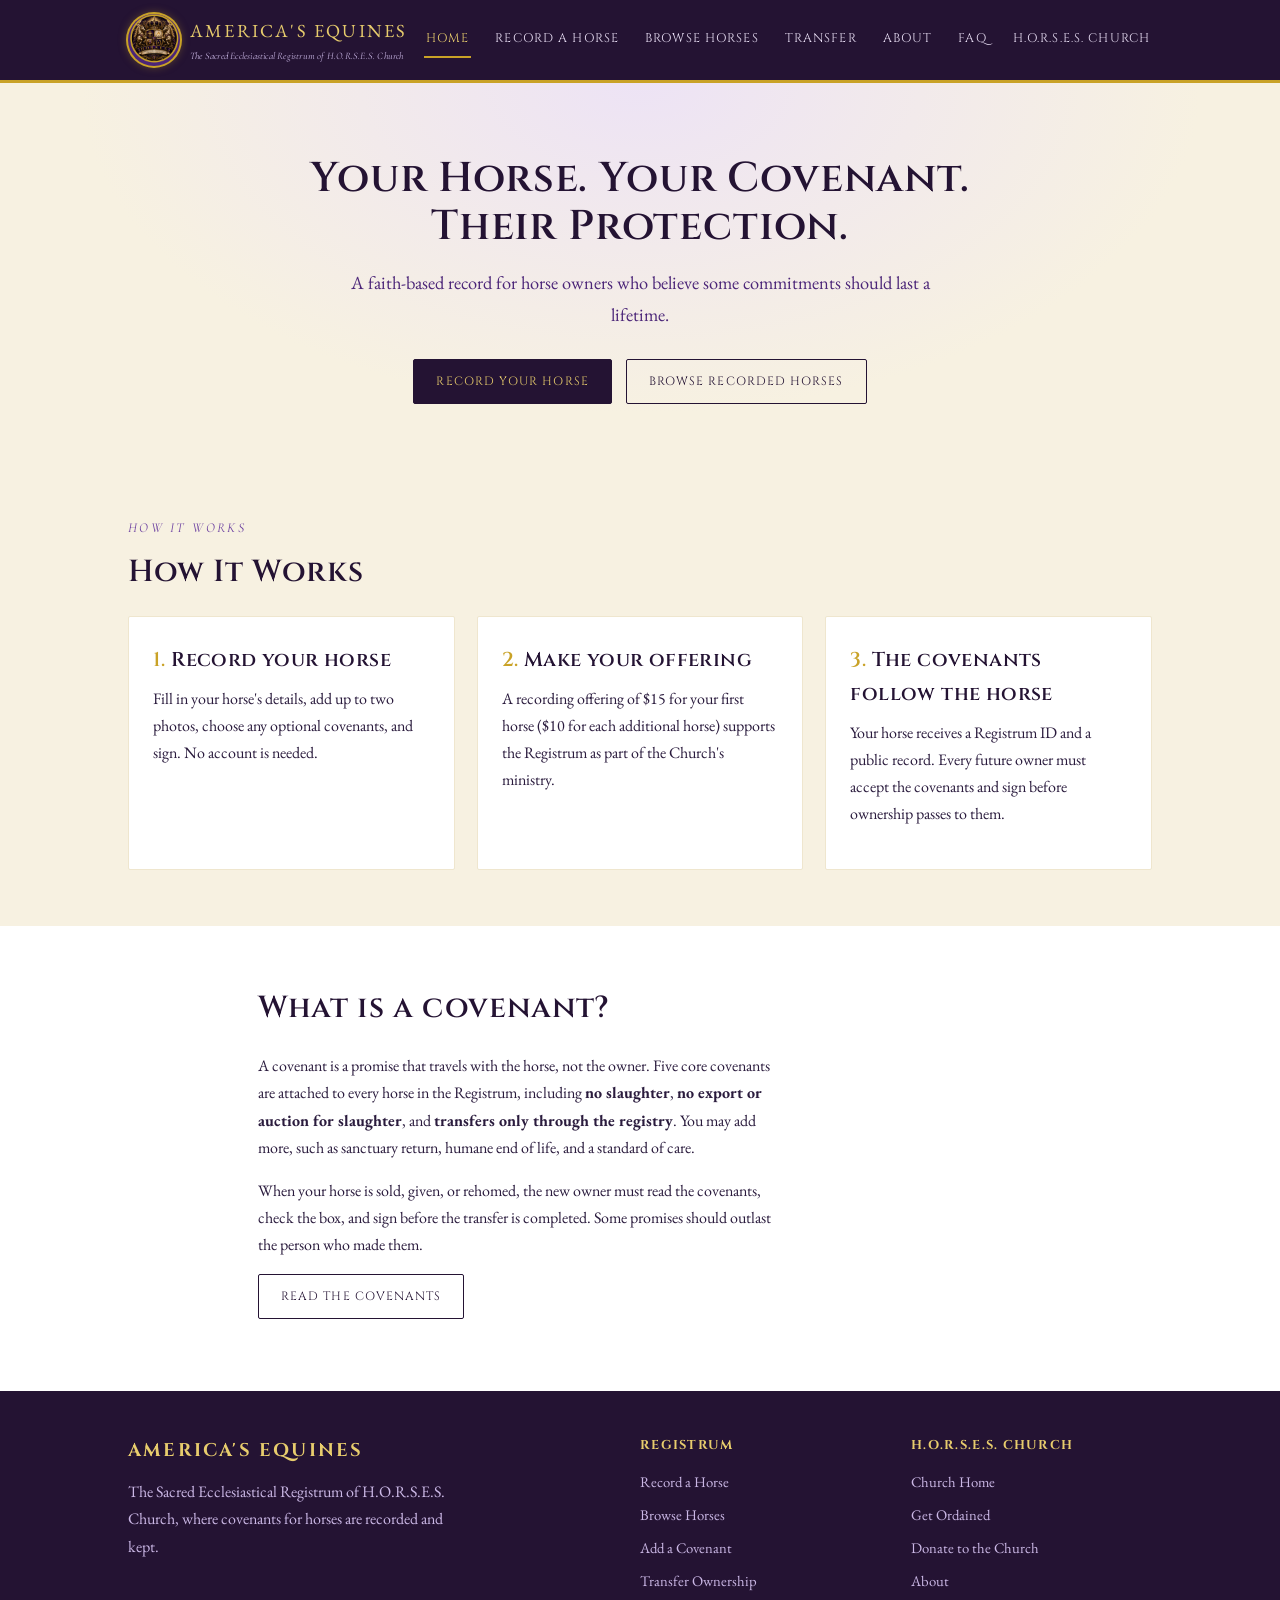
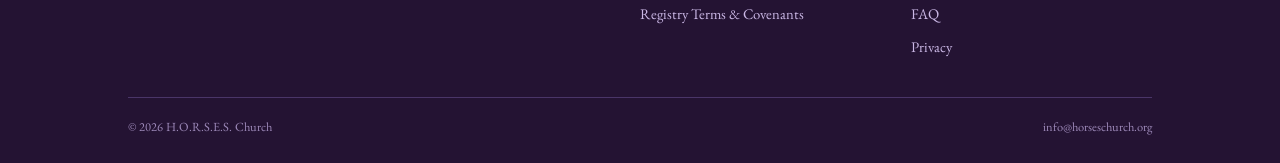
==== index.html @ 5fca931c "America's Equines registry site and backend" ====
<!DOCTYPE html>
<html lang="en">
<head>
<meta charset="UTF-8">
<meta name="viewport" content="width=device-width, initial-scale=1.0">
<title>America&#x27;s Equines | The Registrum of H.O.R.S.E.S. Church</title>
<meta name="description" content="A faith-based registry of covenants for horses. Record your horse and bind every future owner to covenants of care and protection.">
<link rel="icon" href="favicon.ico" sizes="any">
<link rel="icon" type="image/png" sizes="32x32" href="favicon-32.png">
<link rel="apple-touch-icon" href="apple-touch-icon.png">
<meta property="og:type" content="website">
<meta property="og:site_name" content="America's Equines">
<meta property="og:title" content="America&#x27;s Equines | The Registrum of H.O.R.S.E.S. Church">
<meta property="og:description" content="A faith-based registry of covenants for horses. Record your horse and bind every future owner to covenants of care and protection.">
<meta property="og:url" content="https://registrum.americasequines.org/">
<meta property="og:image" content="https://registrum.americasequines.org/registrum-square.png">
<link rel="preconnect" href="https://fonts.googleapis.com"><link href="https://fonts.googleapis.com/css2?family=Cinzel:wght@400;600;700&family=Cormorant+Garamond:ital,wght@0,500;1,500&family=EB+Garamond:ital,wght@0,400;0,600;1,400&display=swap" rel="stylesheet">
<style>
:root{
  --purple-deep:#241333;
  --purple-royal:#4B2578;
  --purple-mid:#6B3FA0;
  --gold:#C9A227;
  --gold-light:#E8CD6D;
  --parchment:#F7F1E1;
  --parchment-dim:#EFE6CE;
  --ink:#2A1B3D;
  --lavender:#EDE3F5;
}
*{box-sizing:border-box;margin:0;padding:0;}
html{scroll-behavior:smooth;}
body{font-family:'EB Garamond',Georgia,serif;background:var(--parchment);color:var(--ink);line-height:1.7;}
h1,h2,h3,.wordmark,.btn,nav a,.eyebrow-caps{font-family:'Cinzel',Georgia,serif;}
h1,h2,h3{color:var(--purple-deep);letter-spacing:.02em;font-weight:600;}
h1{font-size:2.6rem;line-height:1.15;}
h2{font-size:1.9rem;margin-bottom:.6em;}
h3{font-size:1.25rem;}
p{margin-bottom:1em;max-width:66ch;}
a{color:var(--purple-royal);text-decoration:none;}
.eyebrow{font-family:'Cormorant Garamond',Georgia,serif;font-style:italic;letter-spacing:.18em;text-transform:uppercase;color:var(--purple-mid);font-size:.85rem;display:block;margin-bottom:.5em;}
.wrap{max-width:1080px;margin:0 auto;padding:0 28px;}
.halo-horseshoe{width:1em;height:1em;display:inline-block;vertical-align:middle;}

/* ---- top bar ---- */
.topbar{background:var(--purple-deep);border-bottom:3px solid var(--gold);}
.topbar .wrap{display:flex;align-items:center;justify-content:space-between;flex-wrap:wrap;gap:14px;padding-top:14px;padding-bottom:14px;}
.brand{display:flex;align-items:center;gap:10px;color:var(--gold-light);}
.brand .halo-horseshoe{width:30px;height:30px;color:var(--gold);}
.brand-crest{width:52px;height:52px;border-radius:50%;object-fit:cover;box-shadow:0 0 0 2px var(--gold),0 0 10px rgba(201,162,39,.5);}
.brand-text{color:var(--gold-light);font-size:1.15rem;letter-spacing:.12em;}
.brand-text small{display:block;font-family:'Cormorant Garamond',serif;font-style:italic;letter-spacing:.02em;color:#cbb8e6;font-size:.62rem;text-transform:none;margin-top:2px;}
nav{display:flex;gap:22px;flex-wrap:wrap;}
nav a{color:#E9DFF5;font-size:.78rem;letter-spacing:.09em;text-transform:uppercase;padding:6px 2px;border-bottom:2px solid transparent;}
nav a:hover,nav a.active{color:var(--gold-light);border-bottom-color:var(--gold);}

/* ---- banner ---- */
.banner{background:linear-gradient(90deg,var(--gold-light),var(--gold));color:var(--purple-deep);}
.banner .wrap{padding:12px 28px;display:flex;align-items:center;justify-content:center;gap:18px;flex-wrap:wrap;text-align:center;}
.banner p{margin:0;font-family:'Cinzel',serif;font-size:.8rem;letter-spacing:.04em;}
.banner .btns{display:flex;gap:10px;flex-wrap:wrap;}

/* ---- buttons ---- */
.btn{display:inline-block;font-size:.75rem;letter-spacing:.09em;text-transform:uppercase;padding:11px 22px;border-radius:2px;border:1.5px solid var(--purple-deep);cursor:pointer;}
.btn-solid{background:var(--purple-deep);color:var(--gold-light);border-color:var(--purple-deep);}
.btn-solid:hover{background:var(--purple-royal);}
.btn-outline{background:transparent;color:var(--purple-deep);border-color:var(--purple-deep);}
.btn-outline:hover{background:var(--purple-deep);color:var(--gold-light);}
.btn-gold{background:var(--purple-deep);color:var(--gold-light);border-color:var(--purple-deep);}
.banner .btn-outline{border-color:var(--purple-deep);color:var(--purple-deep);}
.banner .btn-outline:hover{background:var(--purple-deep);color:var(--gold-light);}
.btn:disabled{opacity:.55;cursor:not-allowed;}

/* ---- hero ---- */
.hero{padding:72px 0 56px;background:radial-gradient(ellipse at top,var(--lavender) 0%,var(--parchment) 62%);text-align:center;}
.hero .halo-horseshoe{width:56px;height:56px;color:var(--gold);margin-bottom:18px;}
.hero h1{max-width:820px;margin:0 auto .4em;}
.hero .lede{max-width:640px;margin:0 auto 1.6em;font-size:1.15rem;color:var(--purple-royal);}
.hero .btns{display:flex;gap:14px;justify-content:center;flex-wrap:wrap;}

/* ---- page header (non-home) ---- */
.pagehead{padding:52px 0 34px;text-align:center;background:linear-gradient(180deg,var(--lavender),var(--parchment));}
.pagehead .halo-horseshoe{width:42px;height:42px;color:var(--gold);margin-bottom:12px;}.pagehead-banner{max-width:640px;width:100%;height:auto;margin:0 auto 16px;display:block;}
.pagehead p.lede{max-width:620px;margin:.6em auto 0;color:var(--purple-royal);}

/* ---- sections & dividers ---- */
section{padding:56px 0;}
.divider{display:flex;align-items:center;gap:16px;justify-content:center;margin:0 0 40px;color:var(--gold);}
.divider .line{height:1px;width:90px;background:linear-gradient(90deg,transparent,var(--gold),transparent);}
.divider .halo-horseshoe{width:26px;height:26px;}
.panel{background:#fff;border:1px solid var(--parchment-dim);border-left:4px solid var(--gold);border-radius:2px;padding:28px 30px;}
.panel-lav{background:var(--lavender);}

/* ---- grid cards ---- */
.grid3{display:grid;grid-template-columns:repeat(3,1fr);gap:22px;}
.grid2{display:grid;grid-template-columns:repeat(2,1fr);gap:22px;}
@media (max-width:820px){.grid3,.grid2{grid-template-columns:1fr;}}
.card{background:#fff;border:1px solid var(--parchment-dim);padding:26px 24px;border-radius:2px;position:relative;}
.card .halo-horseshoe{width:28px;height:28px;color:var(--gold);margin-bottom:12px;}
.card h3{margin-bottom:.4em;}

/* package cards */
.pkg{background:#fff;border:2px solid var(--parchment-dim);padding:28px 24px;text-align:center;display:flex;flex-direction:column;}
.pkg.featured{border-color:var(--gold);box-shadow:0 6px 22px rgba(75,37,120,.12);}
.pkg .price{font-family:'Cinzel',serif;font-size:2rem;color:var(--purple-deep);margin:.3em 0;}
.pkg .price small{font-size:.9rem;font-family:'EB Garamond',serif;color:var(--purple-mid);}
.pkg ul{list-style:none;margin:14px 0 22px;text-align:left;flex:1;}
.pkg li{padding:6px 0;border-bottom:1px dashed var(--parchment-dim);font-size:.95rem;}
.pkg .tag{align-self:center;background:var(--gold);color:var(--purple-deep);font-family:'Cinzel',serif;font-size:.65rem;letter-spacing:.1em;text-transform:uppercase;padding:4px 10px;margin-bottom:10px;}

.pkg .tagline{font-size:.85rem;color:var(--purple-mid);margin-bottom:0;}

/* delivery toggle */
.delivery-toggle{display:flex;gap:8px;margin:14px 0;background:var(--lavender);border:1px solid #d8c7ef;border-radius:3px;padding:4px;max-width:360px;margin-left:auto;margin-right:auto;}
.delivery-toggle label{flex:1;text-align:center;font-family:'Cinzel',serif;font-size:.62rem;letter-spacing:.06em;text-transform:uppercase;color:var(--purple-royal);padding:8px 4px;border-radius:2px;cursor:pointer;margin:0;}
.delivery-toggle input{position:absolute;opacity:0;width:0;height:0;}
.delivery-toggle input:checked + label{background:var(--purple-deep);color:var(--gold-light);}

/* step headings above each stage of the package builder */
.step-heading{text-align:center;font-family:'Cinzel',serif;font-size:1rem;color:var(--purple-deep);margin-bottom:16px;}

/* selectable package radio-cards */
.pkg-option{cursor:pointer;position:relative;transition:border-color .15s, box-shadow .15s;}
.pkg-option input[type=radio]{position:absolute;top:16px;right:16px;width:18px;height:18px;accent-color:var(--purple-deep);}
.pkg-option.selected{border-color:var(--gold);box-shadow:0 6px 22px rgba(75,37,120,.14);}
.price-lines{font-size:.92rem;color:var(--purple-royal);margin:10px 0 14px;text-align:left;}
.price-lines div{padding:3px 0;}
.price-lines strong{color:var(--purple-deep);}

/* delivery + addons panels shown once a paid package is chosen */
.builder-panel{max-width:640px;margin:0 auto 22px;}
.builder-panel h3{text-align:center;font-size:1rem;}
.addon-list{display:flex;flex-direction:column;gap:10px;}
.addon-item{display:flex;align-items:center;gap:12px;background:var(--lavender);border:1px solid #d8c7ef;border-radius:2px;padding:12px 16px;cursor:pointer;font-size:.92rem;}
.addon-item input{width:17px;height:17px;accent-color:var(--purple-deep);}
.addon-item .addon-name{flex:1;}
.addon-item .addon-price{font-family:'Cinzel',serif;font-size:.85rem;color:var(--purple-deep);white-space:nowrap;}
.addon-note{text-align:center;font-size:.85rem;color:var(--purple-mid);}

/* running order summary */
.order-summary{max-width:640px;margin:0 auto;}
.order-summary .review-list{list-style:none;margin:12px 0;}
.order-summary .review-list li{display:flex;justify-content:space-between;padding:8px 0;border-bottom:1px dashed var(--parchment-dim);font-size:.95rem;}
.summary-total{display:flex;justify-content:space-between;font-family:'Cinzel',serif;font-size:1.1rem;color:var(--purple-deep);padding-top:10px;margin-bottom:10px;}

/* ---- forms ---- */
form{background:#fff;border:1px solid var(--parchment-dim);padding:30px;max-width:640px;}
.field{margin-bottom:18px;}
.field-row{display:flex;gap:12px;}
.field-row>div{flex:1;min-width:0;}
.field-row>div:nth-child(2){flex:0 0 110px;}
.field-row>div:nth-child(3){flex:0 0 130px;}
@media (max-width:560px){.field-row{flex-direction:column;gap:0;}.field-row>div{margin-bottom:18px;}}
label{display:block;font-family:'Cinzel',serif;font-size:.72rem;letter-spacing:.08em;text-transform:uppercase;color:var(--purple-royal);margin-bottom:6px;}
input,select,textarea{width:100%;padding:11px 12px;border:1px solid #cbb8e6;background:var(--lavender);font-family:'EB Garamond',serif;font-size:1rem;color:var(--ink);border-radius:2px;}
textarea{min-height:120px;resize:vertical;}
input:focus,select:focus,textarea:focus{outline:2px solid var(--gold);outline-offset:1px;}
.help{font-size:.85rem;color:#6a5a80;margin-top:4px;}
.formnote{font-size:.85rem;color:var(--purple-mid);margin-top:14px;}

/* ---- locked packages teaser ---- */
.pkg-locked{background:#fff;border:1px dashed #cbb8e6;border-radius:2px;padding:44px 30px;text-align:center;max-width:640px;margin:0 auto;}
.pkg-locked .halo-horseshoe{width:34px;height:34px;color:var(--gold);margin-bottom:14px;}
.pkg-locked p{margin:0 auto;color:var(--purple-mid);}

/* ---- confirm modal ---- */
.modal-backdrop{display:none;position:fixed;inset:0;background:rgba(36,19,51,.6);z-index:50;align-items:center;justify-content:center;padding:20px;}
.modal-backdrop.open{display:flex;}
.modal{background:var(--parchment);border:2px solid var(--gold);border-radius:2px;max-width:560px;width:100%;max-height:88vh;overflow-y:auto;padding:32px;}
.modal h2{font-size:1.5rem;text-align:center;}
.modal .review-list{list-style:none;margin:18px 0 6px;}
.modal .review-list li{display:flex;justify-content:space-between;gap:16px;padding:9px 0;border-bottom:1px dashed var(--parchment-dim);font-size:.95rem;}
.modal .review-list li span:first-child{font-family:'Cinzel',serif;font-size:.68rem;letter-spacing:.06em;text-transform:uppercase;color:var(--purple-royal);}
.modal .review-list li span:last-child{text-align:right;color:var(--ink);}
.modal .modal-btns{display:flex;gap:12px;justify-content:center;margin-top:24px;flex-wrap:wrap;}
.modal .disclosure{margin-top:18px;}

/* ---- faq ---- */
.faq-item{border-bottom:1px solid var(--parchment-dim);padding:18px 0;}
.faq-item summary{font-family:'Cinzel',serif;font-size:1rem;cursor:pointer;color:var(--purple-deep);}
.faq-item p{margin-top:10px;color:#4a3960;}

/* ---- disclosure ---- */
.disclosure{background:var(--lavender);border:1px solid #d8c7ef;padding:20px 24px;font-size:.88rem;color:#4a3960;margin-top:20px;}
.disclosure strong{color:var(--purple-deep);}

/* ---- footer ---- */
footer{background:var(--purple-deep);color:#cbb8e6;padding:44px 0 26px;}
footer .cols{display:grid;grid-template-columns:2fr 1fr 1fr;gap:30px;margin-bottom:30px;}
@media (max-width:720px){footer .cols{grid-template-columns:1fr;}}
footer h4{font-family:'Cinzel',serif;color:var(--gold-light);font-size:.8rem;letter-spacing:.1em;text-transform:uppercase;margin-bottom:12px;}
footer a{color:#cbb8e6;font-size:.92rem;display:block;margin-bottom:8px;}
footer a:hover{color:var(--gold-light);}
footer .brand-text{color:var(--gold-light);}
footer .foot-bottom{border-top:1px solid #4a3568;padding-top:18px;display:flex;justify-content:space-between;flex-wrap:wrap;gap:12px;font-size:.78rem;color:#9c88b8;}
footer .faq-btn{display:inline-block;background:var(--gold);color:var(--purple-deep);font-family:'Cinzel',serif;font-size:.72rem;letter-spacing:.08em;text-transform:uppercase;padding:9px 18px;margin-top:4px;}
nav a.nav-record{color:var(--purple-deep);background:linear-gradient(90deg,var(--gold-light),var(--gold));padding:6px 12px;border-radius:2px;border-bottom:none;font-weight:600;}
nav a.nav-record:hover{background:var(--gold-light);color:var(--purple-deep);}

</style>
<link rel="stylesheet" href="site.css">

</head>
<body data-page="">
<header class="topbar">
  <div class="wrap">
    <a href="index.html" class="brand"><img class="brand-crest" src="registrum-square.png" alt="Registrum crest"><span class="brand-text">AMERICA'S EQUINES<small>The Sacred Ecclesiastical Registrum of H.O.R.S.E.S. Church</small></span></a>
    <nav><a href="index.html" class="active">Home</a><a href="record.html">Record a Horse</a><a href="browse.html">Browse Horses</a><a href="transfer.html">Transfer</a><a href="about.html">About</a><a href="faq.html">FAQ</a><a href="https://horseschurch.org/">H.O.R.S.E.S. Church</a></nav>
  </div>
</header>

<section class="hero"><div class="wrap">
<h1>Your Horse. Your Covenant.<br>Their Protection.</h1>
<p class="lede">A faith-based record for horse owners who believe some commitments should last a lifetime.</p>
<div class="btns"><a class="btn btn-solid" href="record.html">Record Your Horse</a><a class="btn btn-outline" href="browse.html">Browse Recorded Horses</a></div>
</div></section>
<section><div class="wrap">
<p class="eyebrow">How it works</p><h2>How It Works</h2>
<div class="grid3 steps">
<div class="card"><h3>Record your horse</h3><p>Fill in your horse's details, add up to two photos, choose any optional covenants, and sign. No account is needed.</p></div>
<div class="card"><h3>Make your offering</h3><p>A recording offering of $15 for your first horse ($10 for each additional horse) supports the Registrum as part of the Church's ministry.</p></div>
<div class="card"><h3>The covenants follow the horse</h3><p>Your horse receives a Registrum ID and a public record. Every future owner must accept the covenants and sign before ownership passes to them.</p></div>
</div></div></section>
<section style="background:#fff"><div class="wrap narrow">
<h2>What is a covenant?</h2>
<p>A covenant is a promise that travels with the horse, not the owner. Five core covenants are attached to every horse in the Registrum, including <strong>no slaughter</strong>, <strong>no export or auction for slaughter</strong>, and <strong>transfers only through the registry</strong>. You may add more, such as sanctuary return, humane end of life, and a standard of care.</p>
<p>When your horse is sold, given, or rehomed, the new owner must read the covenants, check the box, and sign before the transfer is completed. Some promises should outlast the person who made them.</p>
<p><a class="btn btn-outline" href="terms.html">Read the Covenants</a></p>
</div></section>

<footer>
  <div class="wrap">
    <div class="cols">
      <div>
        <h4 class="brand-text">America's Equines</h4>
        <p style="max-width:42ch;color:#cbb8e6;">The Sacred Ecclesiastical Registrum of H.O.R.S.E.S. Church, where covenants for horses are recorded and kept.</p>
      </div>
      <div>
        <h4>Registrum</h4>
        <a href="record.html">Record a Horse</a>
        <a href="browse.html">Browse Horses</a>
        <a href="add-covenant.html">Add a Covenant</a>
        <a href="transfer.html">Transfer Ownership</a>
        <a href="terms.html">Registry Terms &amp; Covenants</a>
      </div>
      <div>
        <h4>H.O.R.S.E.S. Church</h4>
        <a href="https://horseschurch.org/">Church Home</a>
        <a href="https://horseschurch.org/ordination.html">Get Ordained</a>
        <a href="https://horseschurch.org/donate.html">Donate to the Church</a>
        <a href="about.html">About</a>
        <a href="faq.html">FAQ</a>
        <a href="privacy.html">Privacy</a>
      </div>
    </div>
    <div class="foot-bottom">
      <span>&copy; 2026 H.O.R.S.E.S. Church</span>
      <span>info@horseschurch.org</span>
    </div>
  </div>
</footer>
<script src="app.js"></script>
</body>
</html>
---- site.css ----
/* Registrum additions on top of the H.O.R.S.E.S. Church styles */
.brand-crest{background:#4B2578}
.pagehead{padding:56px 0 34px;text-align:center;background:radial-gradient(ellipse at top,var(--lavender) 0%,var(--parchment) 62%)}
.pagehead h1{margin-bottom:.3em}
.pagehead p.lede{max-width:680px;margin:0 auto;color:var(--purple-royal);font-size:1.12rem}
.narrow{max-width:820px;margin:0 auto}
.steps{counter-reset:s}
.steps .card h3:before{counter-increment:s;content:counter(s) ". ";color:var(--gold)}
.horse-grid{display:grid;grid-template-columns:repeat(auto-fill,minmax(230px,1fr));gap:22px}
.horse-card{background:#fff;border:1px solid var(--parchment-dim);border-radius:2px;overflow:hidden;color:var(--ink);display:block;transition:box-shadow .2s}
.horse-card:hover{box-shadow:0 4px 16px rgba(36,19,51,.15)}
.horse-card .ph{aspect-ratio:4/3;background:var(--parchment-dim) center/cover no-repeat;position:relative}
.horse-card .tag{position:absolute;top:10px;left:10px;background:#fff;font-size:.72rem;padding:3px 8px;border-radius:2px}
.horse-card .body{padding:14px 16px}
.horse-card h3{font-size:1.05rem;margin:0 0 .2em}
.horse-card .meta{font-size:.9rem;color:#6b5a7d}
.filters{display:flex;gap:10px;flex-wrap:wrap;margin-bottom:22px}
.filters input,.filters select{max-width:240px}
.record-head{display:grid;grid-template-columns:minmax(220px,360px) 1fr;gap:30px;align-items:start}
@media (max-width:720px){.record-head{grid-template-columns:1fr}}
.record-head img{width:100%;border-radius:2px;border:1px solid var(--parchment-dim)}
.thumbs{display:flex;gap:10px;margin-top:10px}.thumbs img{width:90px;height:70px;object-fit:cover;cursor:pointer}
.facts{width:100%;border-collapse:collapse}.facts td{padding:8px 6px;border-bottom:1px solid var(--parchment-dim);vertical-align:top}.facts td:first-child{width:38%;color:#6b5a7d}
.pill{display:inline-block;background:#EAD9A8;padding:2px 10px;border-radius:2px;font-size:.9rem}
.cov-item{background:#fff;border:1px solid var(--parchment-dim);border-left:4px solid var(--gold);padding:14px 18px;margin:0 0 12px}
.cov-item strong{font-family:'Cinzel',serif;font-size:.95rem;color:var(--purple-deep)}
.cov-choice{display:flex;gap:12px;align-items:flex-start;background:#fff;border:1px solid var(--parchment-dim);padding:12px 14px;margin-bottom:10px;cursor:pointer}
.cov-choice input{width:20px;height:20px;margin-top:4px;flex:none}
.cov-choice .t{font-weight:600}.cov-choice .d{font-size:.92rem;color:#5b4b6b}
.agree{display:flex;gap:12px;align-items:flex-start;font-weight:600;margin:16px 0}
.agree input{width:22px;height:22px;margin-top:3px;flex:none}
.legal{font-size:.92rem;color:#5b4b6b}
.msg{padding:14px 18px;border-radius:2px;margin:14px 0}
.msg.err{background:#fbe9e9;border:1px solid #e7b4b4;color:#7a1f1f}
.msg.ok{background:#eef6e9;border:1px solid #bcd8ab;color:#2f5a1c}
.hidden{display:none!important}
fieldset{border:0;padding:0;margin:0 0 26px}
legend{font-family:'Cinzel',serif;font-size:1.15rem;color:var(--purple-deep);margin-bottom:12px}
.req{color:#9b1c1c}
.spinner{display:inline-block;width:16px;height:16px;border:2px solid var(--gold-light);border-top-color:transparent;border-radius:50%;animation:sp 1s linear infinite;vertical-align:-3px;margin-right:8px}
@keyframes sp{to{transform:rotate(360deg)}}
.quote{text-align:center;font-family:'Cormorant Garamond',serif;font-style:italic;font-size:1.3rem;color:var(--purple-royal);margin:30px 0}
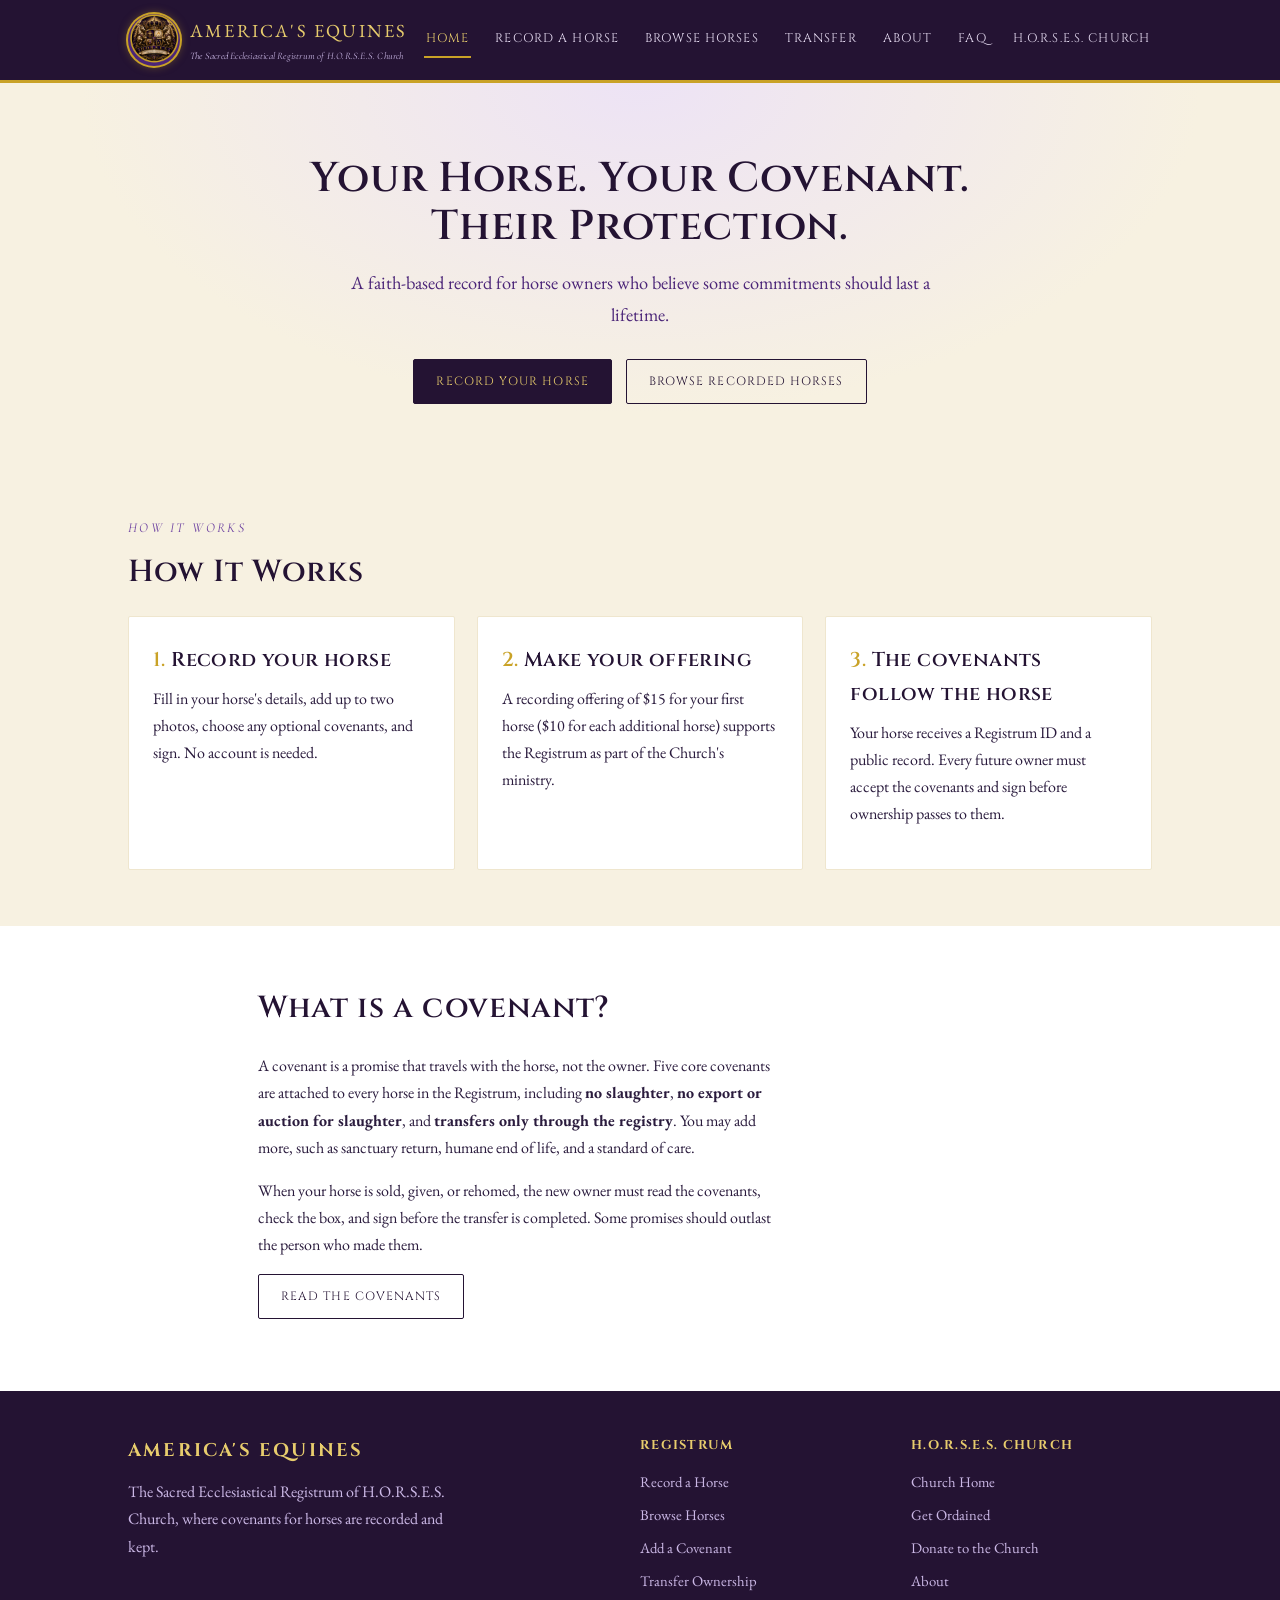
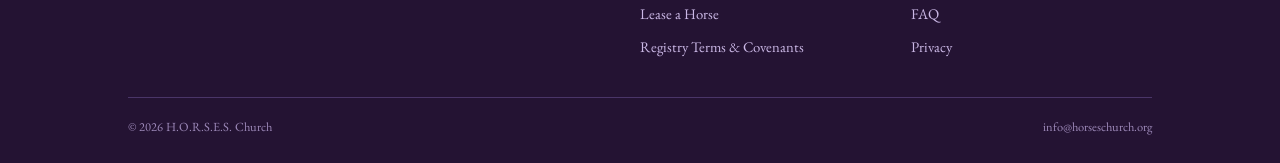
==== commit 62b98e01: "Add leases: Lease a Horse page, owner confirm/extend/end by email, lessee signs covenants, reminders" ====
--- a/index.html
+++ b/index.html
@@ -240,6 +240,7 @@
         <a href="browse.html">Browse Horses</a>
         <a href="add-covenant.html">Add a Covenant</a>
         <a href="transfer.html">Transfer Ownership</a>
+        <a href="lease.html">Lease a Horse</a>
         <a href="terms.html">Registry Terms &amp; Covenants</a>
       </div>
       <div>
--- a/site.css
+++ b/site.css
@@ -40,3 +40,10 @@
 .spinner{display:inline-block;width:16px;height:16px;border:2px solid var(--gold-light);border-top-color:transparent;border-radius:50%;animation:sp 1s linear infinite;vertical-align:-3px;margin-right:8px}
 @keyframes sp{to{transform:rotate(360deg)}}
 .quote{text-align:center;font-family:'Cormorant Garamond',serif;font-style:italic;font-size:1.3rem;color:var(--purple-royal);margin:30px 0}
+/* Registrum forms: two-column rows share space; Horse ID column stays narrow so email has room */
+.field-row>div:nth-child(2){flex:1 1 0}
+.field-row>div:first-child{flex:1 1 0}
+.field-row.id-row>div:first-child{flex:0 0 150px}
+.field-row.name-email>div:first-child{flex:4 1 0}
+.field-row.name-email>div:nth-child(2){flex:5 1 0}
+@media (max-width:560px){.field-row>div,.field-row>div:first-child,.field-row>div:nth-child(2){flex:1 1 auto!important}}
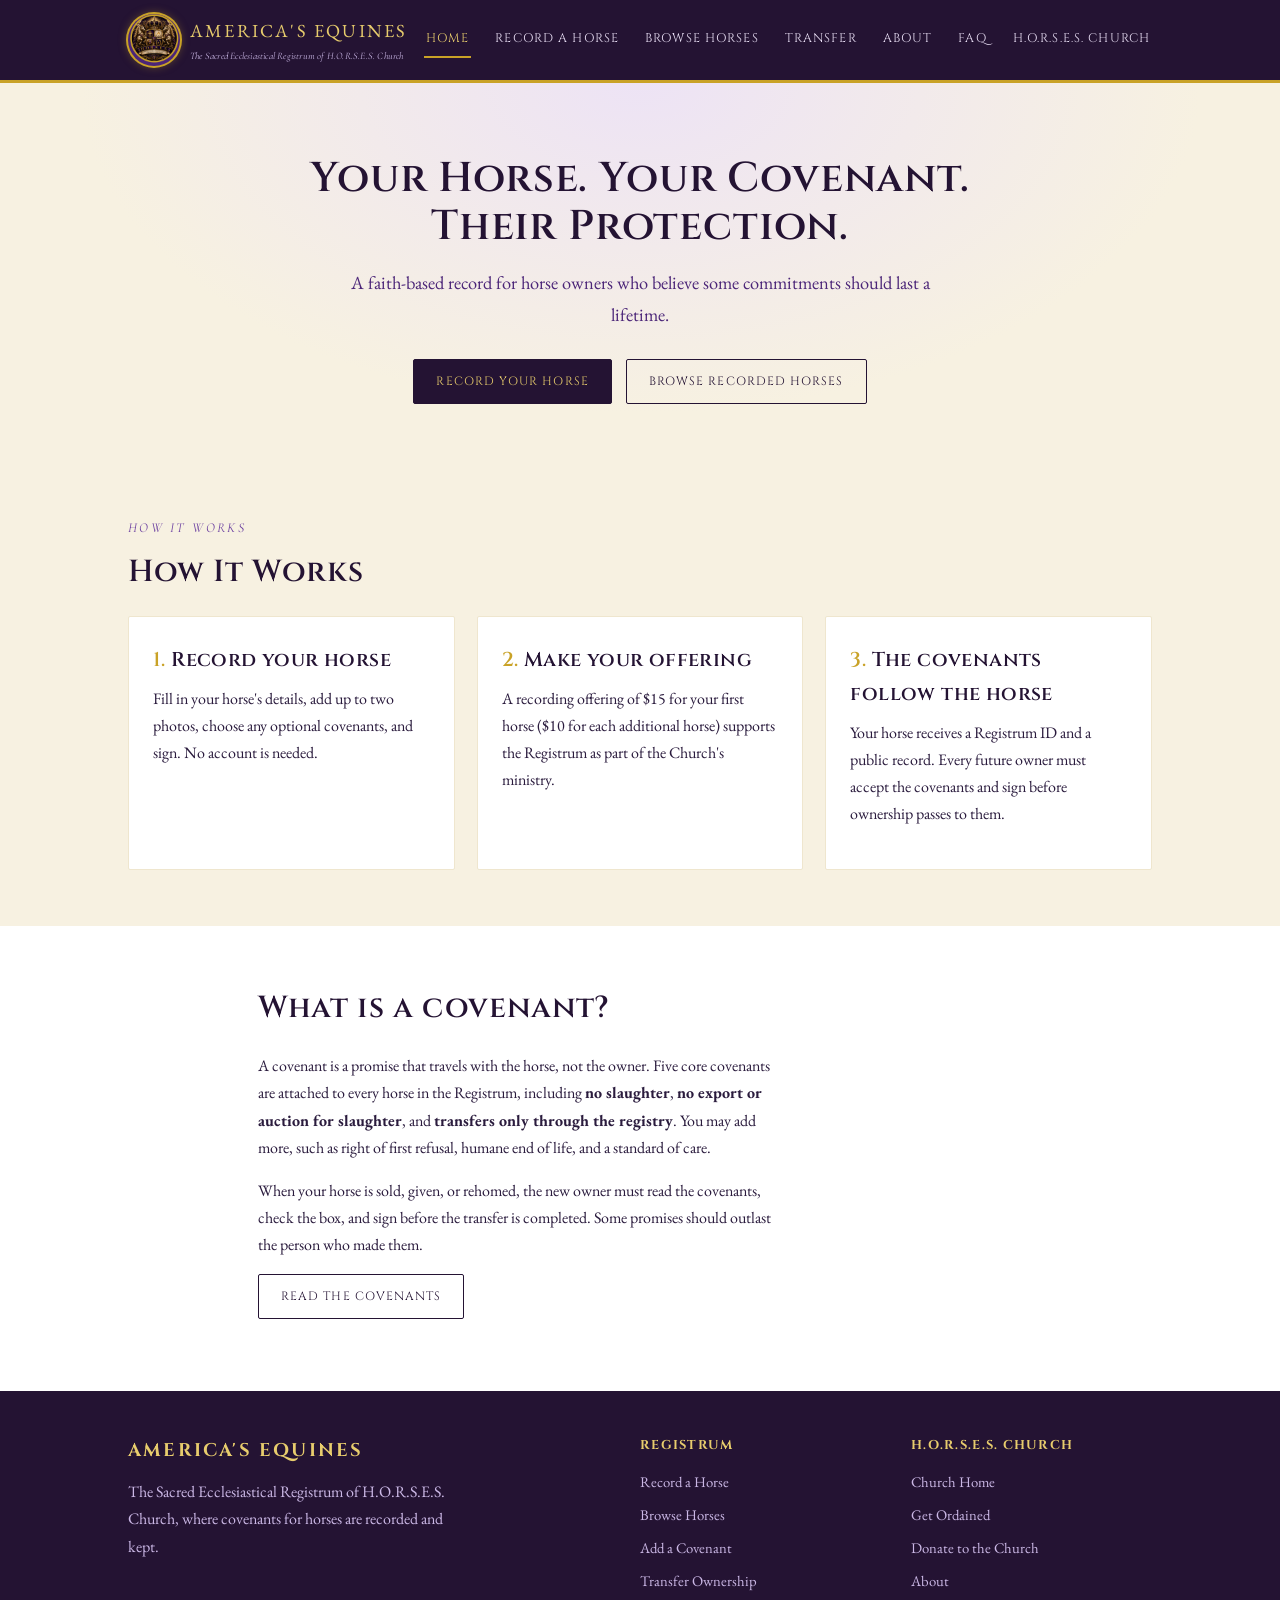
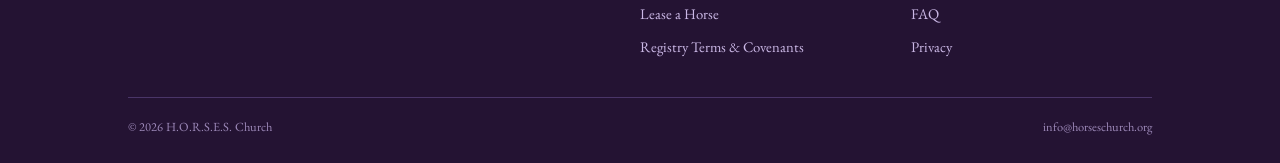
==== commit 24be493d: "Church is registrar only: remove Church enforcement/litigation wording; Enforcement Terms -> Agreeme" ====
--- a/index.html
+++ b/index.html
@@ -222,7 +222,7 @@
 </div></div></section>
 <section style="background:#fff"><div class="wrap narrow">
 <h2>What is a covenant?</h2>
-<p>A covenant is a promise that travels with the horse, not the owner. Five core covenants are attached to every horse in the Registrum, including <strong>no slaughter</strong>, <strong>no export or auction for slaughter</strong>, and <strong>transfers only through the registry</strong>. You may add more, such as sanctuary return, humane end of life, and a standard of care.</p>
+<p>A covenant is a promise that travels with the horse, not the owner. Five core covenants are attached to every horse in the Registrum, including <strong>no slaughter</strong>, <strong>no export or auction for slaughter</strong>, and <strong>transfers only through the registry</strong>. You may add more, such as right of first refusal, humane end of life, and a standard of care.</p>
 <p>When your horse is sold, given, or rehomed, the new owner must read the covenants, check the box, and sign before the transfer is completed. Some promises should outlast the person who made them.</p>
 <p><a class="btn btn-outline" href="terms.html">Read the Covenants</a></p>
 </div></section>
